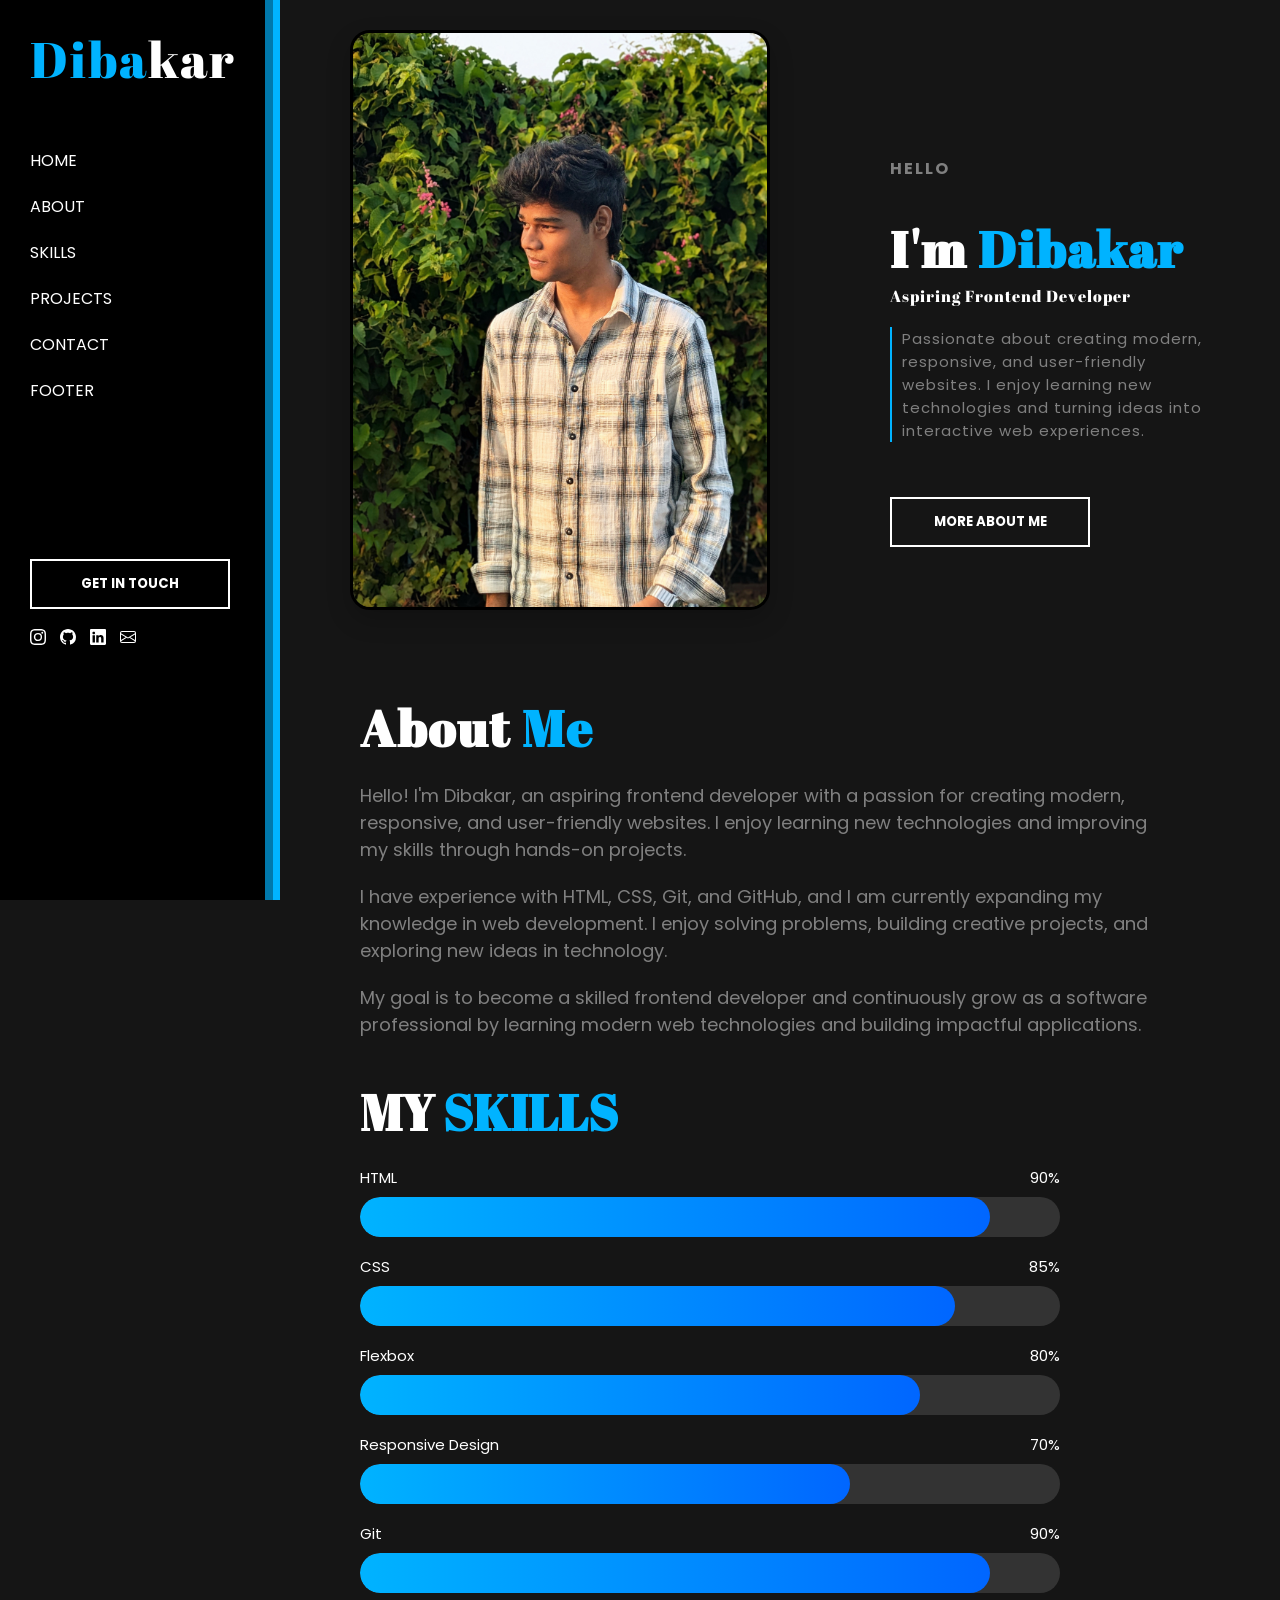
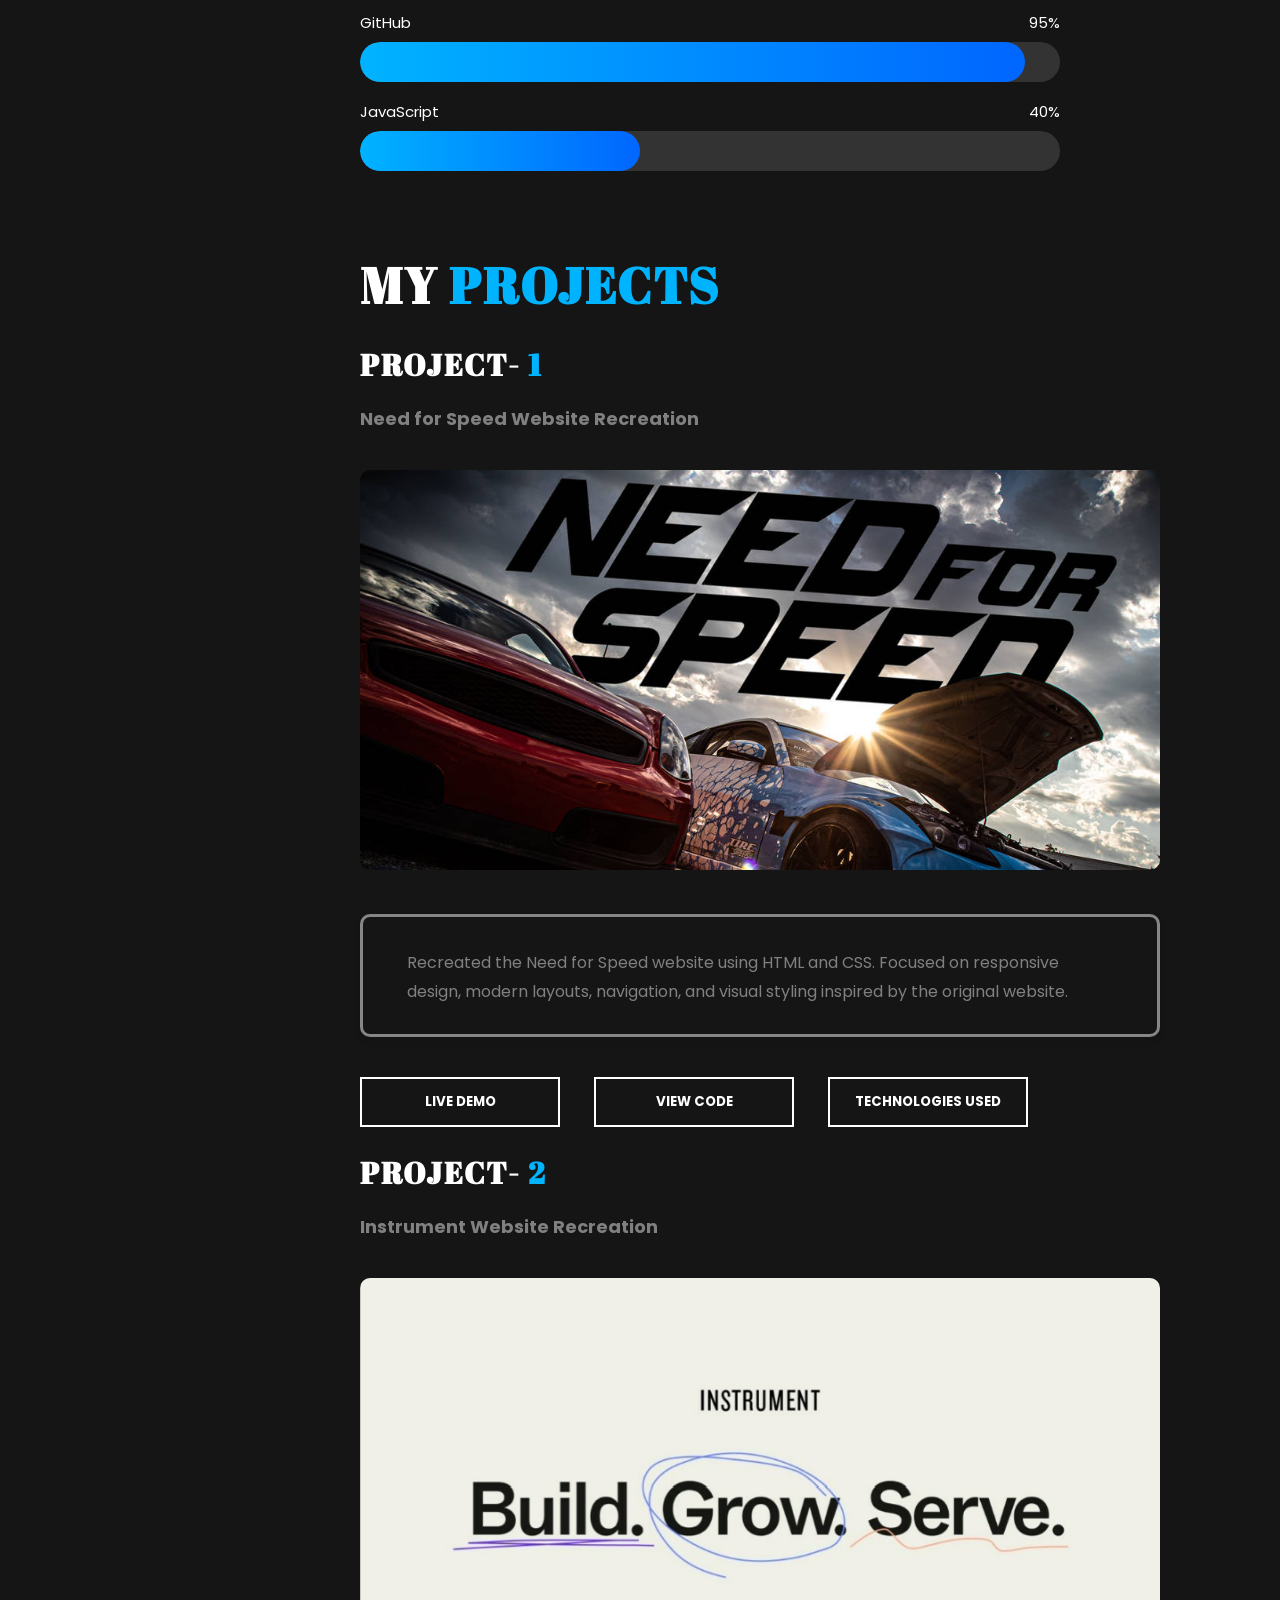
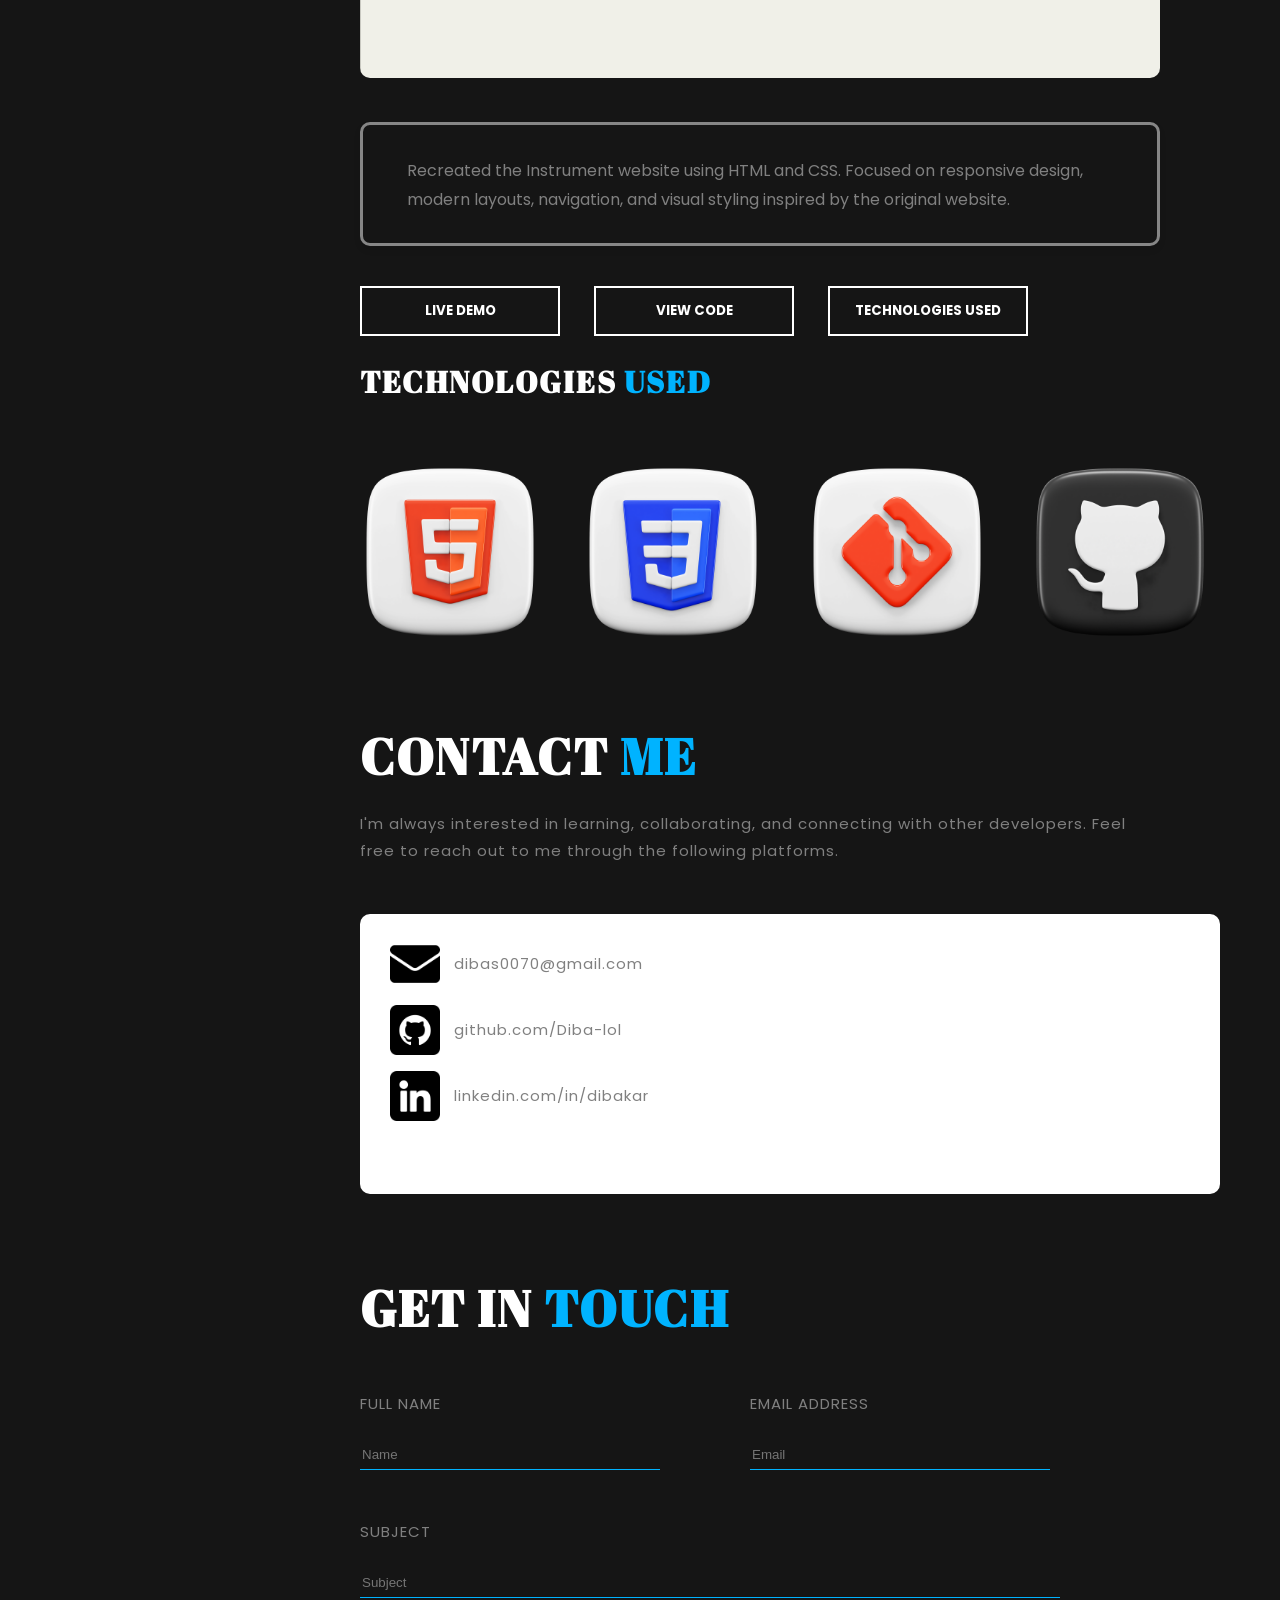
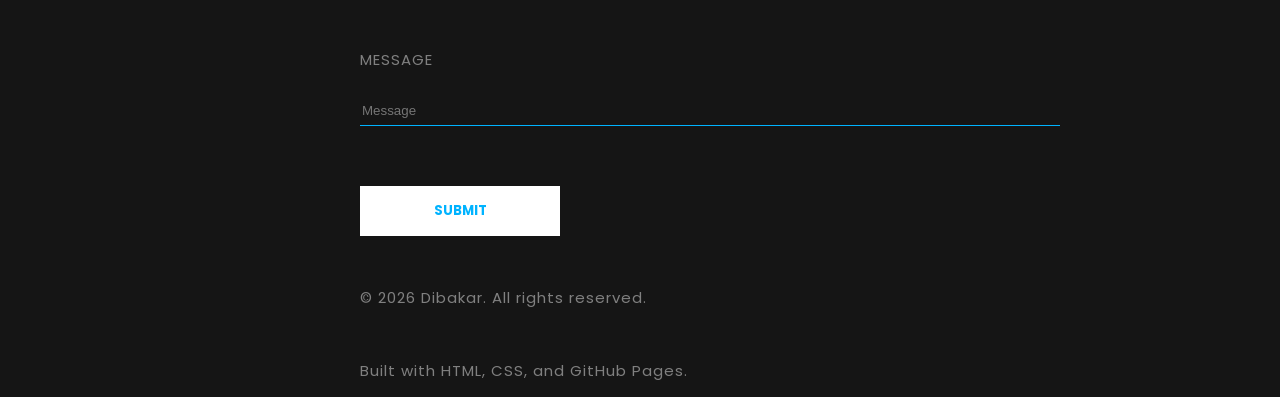
==== index.html @ 5b599e2e "Rename portfolio.html to index.html" ====
<!DOCTYPE html>
<html lang="en">
<head>
  <meta charset="UTF-8">
  <meta name="viewport" content="width=device-width, initial-scale=1.0">
  <title>Dibakar</title>
  <link rel="stylesheet" href="https://cdnjs.cloudflare.com/ajax/libs/font-awesome/4.7.0/css/font-awesome.min.css">
  <link rel="preconnect" href="https://fonts.googleapis.com">
  <link rel="preconnect" href="https://fonts.gstatic.com" crossorigin>
  <link href="https://fonts.googleapis.com/css2?family=Abril+Fatface&family=Google+Sans:ital,opsz,wght@0,17..18,400..700;1,17..18,400..700&family=Poppins&family=Prata&display=swap" rel="stylesheet">
  <link rel="stylesheet" href="header.css">
  <link rel="stylesheet" href="body.css">
  <link rel="stylesheet" href="final.css">
</head>
<body>
  <div class="side-bar">
    <div class="side-container1">
      <h1 class="title"><span style="color: rgb(0, 179, 255);">Diba</span>kar</h1>
    </div>
    <div class="side-container2">
      <a href="#home">
        <p class="side-contant" >HOME</p>
      </a>
      <a href="#about">
        <p class="side-contant">ABOUT</p>
      </a>
            <a href="#skills">
        <p class="side-contant">SKILLS</p>
      </a>
      <a href="#projects">
        <p class="side-contant">PROJECTS</p>
      </a>
      <a href="#contact">
        <p class="side-contant">CONTACT</p>
      </a>
      <a href="#footer">
        <p class="side-contant">FOOTER</p>
      </a>
    </div>
    <div class="side-container3">
    <div class="sidebar-button">
      <a href="#get in touch">
      <button class="button-1">GET IN TOUCH</button>
      </a>
    </div>
    <a>
    <svg xmlns="http://www.w3.org/2000/svg" width="16" height="16" fill="currentColor" class="bi bi-instagram" viewBox="0 0 16 16"><path d="M8 0C5.829 0 5.556.01 4.703.048 3.85.088 3.269.222 2.76.42a3.9 3.9 0 0 0-1.417.923A3.9 3.9 0 0 0 .42 2.76C.222 3.268.087 3.85.048 4.7.01 5.555 0 5.827 0 8.001c0 2.172.01 2.444.048 3.297.04.852.174 1.433.372 1.942.205.526.478.972.923 1.417.444.445.89.719 1.416.923.51.198 1.09.333 1.942.372C5.555 15.99 5.827 16 8 16s2.444-.01 3.298-.048c.851-.04 1.434-.174 1.943-.372a3.9 3.9 0 0 0 1.416-.923c.445-.445.718-.891.923-1.417.197-.509.332-1.09.372-1.942C15.99 10.445 16 10.173 16 8s-.01-2.445-.048-3.299c-.04-.851-.175-1.433-.372-1.941a3.9 3.9 0 0 0-.923-1.417A3.9 3.9 0 0 0 13.24.42c-.51-.198-1.092-.333-1.943-.372C10.443.01 10.172 0 7.998 0zm-.717 1.442h.718c2.136 0 2.389.007 3.232.046.78.035 1.204.166 1.486.275.373.145.64.319.92.599s.453.546.598.92c.11.281.24.705.275 1.485.039.843.047 1.096.047 3.231s-.008 2.389-.047 3.232c-.035.78-.166 1.203-.275 1.485a2.5 2.5 0 0 1-.599.919c-.28.28-.546.453-.92.598-.28.11-.704.24-1.485.276-.843.038-1.096.047-3.232.047s-2.39-.009-3.233-.047c-.78-.036-1.203-.166-1.485-.276a2.5 2.5 0 0 1-.92-.598 2.5 2.5 0 0 1-.6-.92c-.109-.281-.24-.705-.275-1.485-.038-.843-.046-1.096-.046-3.233s.008-2.388.046-3.231c.036-.78.166-1.204.276-1.486.145-.373.319-.64.599-.92s.546-.453.92-.598c.282-.11.705-.24 1.485-.276.738-.034 1.024-.044 2.515-.045zm4.988 1.328a.96.96 0 1 0 0 1.92.96.96 0 0 0 0-1.92m-4.27 1.122a4.109 4.109 0 1 0 0 8.217 4.109 4.109 0 0 0 0-8.217m0 1.441a2.667 2.667 0 1 1 0 5.334 2.667 2.667 0 0 1 0-5.334"/></svg>
    </a>
    <a href="https://github.com/Diba-lol" target="_blank">
    <svg xmlns="http://www.w3.org/2000/svg" width="16" height="16" fill="currentColor" class="bi bi-github" viewBox="0 0 16 16"><path d="M8 0C3.58 0 0 3.58 0 8c0 3.54 2.29 6.53 5.47 7.59.4.07.55-.17.55-.38 0-.19-.01-.82-.01-1.49-2.01.37-2.53-.49-2.69-.94-.09-.23-.48-.94-.82-1.13-.28-.15-.68-.52-.01-.53.63-.01 1.08.58 1.23.82.72 1.21 1.87.87 2.33.66.07-.52.28-.87.51-1.07-1.78-.2-3.64-.89-3.64-3.95 0-.87.31-1.59.82-2.15-.08-.2-.36-1.02.08-2.12 0 0 .67-.21 2.2.82.64-.18 1.32-.27 2-.27s1.36.09 2 .27c1.53-1.04 2.2-.82 2.2-.82.44 1.1.16 1.92.08 2.12.51.56.82 1.27.82 2.15 0 3.07-1.87 3.75-3.65 3.95.29.25.54.73.54 1.48 0 1.07-.01 1.93-.01 2.2 0 .21.15.46.55.38A8.01 8.01 0 0 0 16 8c0-4.42-3.58-8-8-8"/></svg>
    </a>
    <a href="https://www.linkedin.com/in/dibakar-s-00095a318/" target="_blank">
      <svg xmlns="http://www.w3.org/2000/svg" width="16" height="16" fill="currentColor" class="bi bi-linkedin" viewBox="0 0 16 16"><path d="M0 1.146C0 .513.526 0 1.175 0h13.65C15.474 0 16 .513 16 1.146v13.708c0 .633-.526 1.146-1.175 1.146H1.175C.526 16 0 15.487 0 14.854zm4.943 12.248V6.169H2.542v7.225zm-1.2-8.212c.837 0 1.358-.554 1.358-1.248-.015-.709-.52-1.248-1.342-1.248S2.4 3.226 2.4 3.934c0 .694.521 1.248 1.327 1.248zm4.908 8.212V9.359c0-.216.016-.432.08-.586.173-.431.568-.878 1.232-.878.869 0 1.216.662 1.216 1.634v3.865h2.401V9.25c0-2.22-1.184-3.252-2.764-3.252-1.274 0-1.845.7-2.165 1.193v.025h-.016l.016-.025V6.169h-2.4c.03.678 0 7.225 0 7.225z"/></svg>
    </a>
    <a>
      <svg xmlns="http://www.w3.org/2000/svg" width="16" height="16" fill="currentColor" class="bi bi-envelope" viewBox="0 0 16 16"><path d="M0 4a2 2 0 0 1 2-2h12a2 2 0 0 1 2 2v8a2 2 0 0 1-2 2H2a2 2 0 0 1-2-2zm2-1a1 1 0 0 0-1 1v.217l7 4.2 7-4.2V4a1 1 0 0 0-1-1zm13 2.383-4.708 2.825L15 11.105zm-.034 6.876-5.64-3.471L8 9.583l-1.326-.795-5.64 3.47A1 1 0 0 0 2 13h12a1 1 0 0 0 .966-.741M1 11.105l4.708-2.897L1 5.383z"/></svg>
    </a>
    </div>
    </div>
  </div>
  <div class="home-container" id="home">
    <div>
      <img class="img-1" src="image/PXL_20260115_115658343.PORTRAIT.jpg" >
    </div>
    <div class="hello">
      <p class="info">HELLO</p>
      <h1 class="name">I'm <span style="color: rgb(0, 179, 255);">Dibakar</span></h1>
      <p class="description">Aspiring Frontend Developer</p>
      <p class="description1">Passionate about creating modern, responsive, and user-friendly websites. I enjoy learning new technologies and turning ideas into interactive web experiences.</p>
      <a href="#about">
      <button class="btn">MORE ABOUT ME</button>
      </a>
    </div>
  </div>
  <div id="about">
    <h1 class="abt">About <span style="color: rgb(0, 179, 255);">Me</span></h1>
    <p class="aboutme">Hello! I'm Dibakar, an aspiring frontend developer with a passion for creating modern, responsive, and user-friendly websites. I enjoy learning new technologies and improving my skills through hands-on projects.</p>
    <p class="aboutme">I have experience with HTML, CSS, Git, and GitHub, and I am currently expanding my knowledge in web development. I enjoy solving problems, building creative projects, and exploring new ideas in technology.</p>
    <p class="aboutme">My goal is to become a skilled frontend developer and continuously grow as a software professional by learning modern web technologies and building impactful applications.</p>

    <div class="skills-section" id="skills">
      <h1 class="skills-title">MY <span style="color: rgb(0, 179, 255);">SKILLS</span></h1>
      <div class="skill-item">
        <div class="skill-label">
          <span>HTML</span>
          <span>90%</span>
        </div>
        <div class="progress-bar"><div class="progress-fill html"></div></div>
      </div>
      <div class="skill-item">
        <div class="skill-label">
          <span>CSS</span>
          <span>85%</span>
        </div>
        <div class="progress-bar"><div class="progress-fill css"></div></div>
      </div>
      <div class="skill-item">
        <div class="skill-label">
          <span>Flexbox</span>
          <span>80%</span>
        </div>
        <div class="progress-bar"><div class="progress-fill fb"></div></div>
      </div>
      <div class="skill-item">
        <div class="skill-label">
          <span>Responsive Design</span>
          <span>70%</span>
        </div>
        <div class="progress-bar"><div class="progress-fill rd"></div></div>
      </div>
      <div class="skill-item">
        <div class="skill-label">
          <span>Git</span>
          <span>90%</span>
        </div>
        <div class="progress-bar"><div class="progress-fill git"></div></div>
      </div>
      <div class="skill-item">
        <div class="skill-label">
          <span>GitHub</span>
          <span>95%</span>
        </div>
        <div class="progress-bar"><div class="progress-fill github"></div></div>
      </div>
      <div class="skill-item">
        <div class="skill-label">
          <span>JavaScript</span>
          <span>40%</span>
        </div>
        <div class="progress-bar"><div class="progress-fill js"></div></div>
      </div>
    </div>
  </div>
  <section id="projects">
    <h1 class="project">MY <span style="color: rgb(0, 179, 255);">PROJECTS</span></h1>
    <div class="project-1">
    <h2 class="pro">PROJECT- <span style="color: rgb(0, 179, 255);">1</span></h2>
    <h3 class="project-title">Need for Speed Website Recreation</h3>
    <img class="project-image" src="image/need_for_speed_drift_days_by_mwinklerphotos_dfga2l3-pre.jpg" alt="Project 1">
    <div class="project-box">
    <p class="project-description">Recreated the Need for Speed website using HTML and CSS. Focused on responsive design, modern layouts, navigation, and visual styling inspired by the original website.</p>
    </div>
    </div>

    <div>
      <a href="https://diba-lol.github.io/project-2/" target="_blank">
        <button class="project-button">LIVE DEMO</button>
      </a>
      <a href="https://github.com/Diba-lol/project-2.git" target="_blank">
        <button class="project-button">VIEW CODE</button>
      </a>
      <a href="#technologies">
        <button class="project-button">TECHNOLOGIES USED</button>
      </a>
    </div>
    <div class="project-1">
    <h2 class="pro">PROJECT- <span style="color: rgb(0, 179, 255);">2</span></h2>
    <h3 class="project-title">Instrument Website Recreation</h3>
    <img class="project-image" src="image/Screenshot-2023-02-09-133128.jpg" alt="Project 1">
    <div class="project-box">
    <p class="project-description">Recreated the Instrument website using HTML and CSS. Focused on responsive design, modern layouts, navigation, and visual styling inspired by the original website.</p>
    </div>
    </div>
    <div>
      <a href="https://diba-lol.github.io/project-1/" target="_blank">
        <button class="project-button">LIVE DEMO</button>
      </a>
      <a href="https://github.com/Diba-lol/project-1.git" target="_blank">
        <button class="project-button">VIEW CODE</button>
      </a>
      <a href="#technologies">
        <button class="project-button">TECHNOLOGIES USED</button>
      </a>
    </div>
    <h2 class="pro" id="technologies">TECHNOLOGIES <span style="color: rgb(0, 179, 255);">USED</span></h2>
    <div class="tech-images">
      <img class="tech-image" src="image/html.png" alt="HTML">
      <img class="tech-image" src="image/css.png" alt="CSS">
      <img class="tech-image" src="image/git.png" alt="Git">
      <img class="tech-image" src="image/github (1).png" alt="Github">
    </div>
  </section>
  <section id="contact">
    <div>
      <h1 class="contact">CONTACT <span style="color: rgb(0, 179, 255);">ME</span></h1>
      <p class="contact-description">I'm always interested in learning, collaborating, and connecting with other developers. Feel free to reach out to me through the following platforms.</p>
    </div>
    <div class="contact-container">
      <div class="contact-row">
        <img class="contact-image" src="image/email.png" alt="Email">
        <a href="mailto:dibas0070@gmail.com" class="contact-link">dibas0070@gmail.com</a>
      </div>
      <div class="contact-row">
        <img class="contact-image" src="image/github.png" alt="Github">
        <a href="https://github.com/Diba-lol" target="_blank" class="contact-link">github.com/Diba-lol</a>
      </div>
      <div class="contact-row">
        <img class="contact-image" src="image/linkedin (2).png" alt="LinkedIn">
        <a href="https://www.linkedin.com/in/dibakar-s-00095a318/" target="_blank" class="contact-link">linkedin.com/in/dibakar</a>
      </div>
    </div>
  </section>
  <h1 class="contact" id="get in touch">GET IN <span style="color: rgb(0, 179, 255);">TOUCH</span></h1>
  <div class="contact-form1">
  <div>
  <p class="contact-text">FULL NAME</p>
  <input type="text" class="input-field1" placeholder="Name">
  </div>
  <div class="contact-form-group">
  <p class="contact-text">EMAIL ADDRESS</p>
  <input type="email" class="input-field1" placeholder="Email">
  </div>
  </div>
  <div class="contact-form2">
  <p class="contact-text">SUBJECT</p>
  <input type="text" class="input-field2" placeholder="Subject">
  </div>
  <div class="contact-form3">
  <p class="contact-text">MESSAGE</p>
  <input type="text" class="input-field2" placeholder="Message">
  </div>
  <button class="submit-button">SUBMIT</button>
  <footer id="footer">
    <div class="footer-container">
      <p class="footer-text">© 2026 Dibakar. All rights reserved.</p>
      <p class="footer-text">Built with HTML, CSS, and GitHub Pages.</p>
      <div class="footer-icons">

  
  </body>
</html>
---- header.css ----
*{
  box-sizing: border-box;
}

body{
  background-color: rgb(21, 21, 21);
  min-height: 100vh;
  padding-left: 330px;
  margin: 0;
  overflow-x: hidden;
}

a{
  text-decoration: none;
  color: white;
}
.side-bar{
  display: inline-block;
  position: fixed;
  top: 0;
  left: 0;
  background-color: black;
  color: white;
  width: 280px;
  bottom: 0;
  border-right-style: groove;
  border-right-color: rgb(0, 179, 255);
  border-right-width: 15px;
  padding: 25px 20px 30px 30px;
  z-index: 10;
}

.title{
  font-family: "Abril Fatface", serif;
  font-style: normal;
  font-weight: 300;
  font-size: 50px;
  margin: 0%;
  letter-spacing: 2px;
}

.side-container2{
  font-family: "Poppins", sans-serif;
  font-weight: 400;
  font-style: normal;
  margin-top: 50px;
  width: 50px;

}

.side-contant{
  cursor: pointer;
  position: relative;
  display: inline-block;
  transition: color 0.3s ease;
  margin-right: 18px;
  margin-top: 5px;
}

.side-contant::after{
  content: "";
  position: absolute;
  left: 0;
  bottom: -2px;
  width: 0;
  height: 2px;
  background-color: rgb(0, 179, 255);
  transition: width 0.3s ease;
}

.side-contant:hover{
  color: rgb(0, 179, 255);
}

.side-contant:hover::after{
  width: 100%;
}

.side-container3{
  width: 200px;
  margin-top: 140px;
}

.button-1{
  background-color: black;
  color: white;
  border-style: solid;
  border-color: white;
  width: 200px;
  height: 50px;
  font-family: "Poppins", sans-serif;
  font-weight: bold;
  transition: background-color 0.5s, color 0.5s, transform 0.3s ease;
  cursor: pointer;
}

.button-1:hover{
  background-color: white;
  color: rgb(0, 179, 255);
  transform: translateY(-2px);
}

.button-1:active{
  opacity: 80%;
}


svg{
  margin-top: 20px;
  margin-right: 10px;
  cursor: pointer;
  
}
---- body.css ----
.img-1{
  margin-top: 30px;
  object-fit: cover;
  width: 420px;
  height: 580px;
  transition: transform 0.4s ease, box-shadow 0.4s ease;
  border-style: solid;
  border-radius: 20px;
  margin-left: 20px;
  box-shadow: 0 10px 25px rgba(0, 0, 0, 0.2);
}

.img-1:hover,
.img-1:active{
  transform: translateX(5px) scale(1.01);
  box-shadow: 0 8px 20px rgba(0, 0, 0, 0.25);
}

.home-container{
  display: flex;
  flex-direction: row;
  justify-content: space-between;

}

.hello{
  padding-top: 140px;
  padding-right: 50px;

}

.info{
  font-family: "Poppins", sans-serif;
  color: gray;
  font-weight: bold;
  letter-spacing: 2px;

}

.name{
  font-family: "Abril Fatface", serif;
  color: white;
  font-size: 50px;
  margin-bottom: 0px;
  letter-spacing: 2px;
}

.description{
   font-family: "Abril Fatface", serif;
   color: white;
   margin-top: 2px;
   letter-spacing: 1px;
}

.description1{
   font-family: "Poppins", sans-serif;
   color: gray;
   margin-top: 10px;
   letter-spacing: 1px;
   font-size: 15px;
   width: 340px;
   border-left: 2px solid rgb(0, 179, 255);
   padding-left: 10px;
   margin-top: 20px;
}

.btn{
  background-color: rgb(21, 21, 21);
  color: white;
  border-style: solid;
  border-color: white;
  width: 200px;
  height: 50px;
  font-family: "Poppins", sans-serif;
  font-weight: bold;
  transition: background-color 0.5s, color 0.5s, transform 0.3s ease;
  cursor: pointer;
  margin-top: 40px;
}

.btn:hover{
  background-color: white;
  color: rgb(0, 179, 255);
  transform: translateY(-2px);
}
.abt{
  font-family: "Abril Fatface", serif;
  color: white;
  font-size: 50px;
  margin-bottom: 0px;
  letter-spacing: 2px;
  margin-left: 30px;
  margin-top: 80px;
}
.aboutme{
  font-family: "Poppins", sans-serif;
  color: gray;
  font-size: 18px;
  margin-left: 30px;
  margin-top: 20px;
  width: 800px;
  line-height: 1.5;
}

.skills-section{
  margin: 40px 30px 0;
  width: 700px;
}

.skills-title{
  font-family: "Abril Fatface", serif;
  color: white;
  font-size: 50px;
  margin-bottom: 20px;
}

.skill-item{
  margin-bottom: 18px;
}

.skill-label{
  display: flex;
  justify-content: space-between;
  color: white;
  font-family: "Poppins", sans-serif;
  font-size: 15px;
  margin-bottom: 8px;
}

.progress-bar{
  width: 100%;
  height: 40px;
  background-color: #333;
  border-radius: 30px;
  overflow: hidden; 
}

 
.progress-fill{
  height: 100%;
  border-radius: 30px;
  transform: scaleX(0);
  transform-origin: left;
  animation: fillBar 1.2s ease forwards;
}

.html{ width: 90%; background: linear-gradient(90deg, rgb(0,179,255), rgb(0, 102, 255)); }
.css{ width: 85%; background: linear-gradient(90deg, rgb(0,179,255), rgb(0, 102, 255)); }
.fb{ width: 80%; background: linear-gradient(90deg, rgb(0,179,255), rgb(0, 102, 255)); }
.rd{ width: 70%; background: linear-gradient(90deg, rgb(0,179,255), rgb(0, 102, 255)); }
.git{ width: 90%; background: linear-gradient(90deg, rgb(0,179,255), rgb(0, 102, 255)); }
.github{ width: 95%; background: linear-gradient(90deg, rgb(0,179,255), rgb(0, 102, 255)); }
.js{ width: 40%; background: linear-gradient(90deg, rgb(0,179,255), rgb(0, 102, 255)); }

@keyframes fillBar {
  from { transform: scaleX(0); }
  to { transform: scaleX(1); }
}

.project{
  font-family: "Abril Fatface", serif;
  color: white;
  font-size: 50px;
  margin-bottom: 0px;
  letter-spacing: 2px;
  margin-left: 30px;
  margin-top: 80px;
}

.pro{
  font-family: "Abril Fatface", serif;
  color: white;
  font-size: 30px;
  margin-bottom: 0px;
  letter-spacing: 2px;
  margin-left: 30px;
}

.project-title{
  font-family: "Poppins", sans-serif;
  color: gray;
  font-size: 18px;
  margin-left: 30px;
  margin-top: 20px;
  width: 800px;
  line-height: 1.5;
}

.project-image{
  width: 800px;
  height: 400px;
  object-fit: cover;
  object-position: top;
  margin-left: 30px;
  margin-top: 20px;
  border-radius: 10px;
  transition: transform 0.3s ease, box-shadow 0.3s ease;

}

.project-image:hover,
.project-image:active{
  transform: translateY(-5px) scale(1.02);
  box-shadow: 0 8px 20px rgba(0, 0, 0, 0.25);
}

.project-description{
  font-family: "Poppins", sans-serif;
  color: gray;
  font-size: 16px;
  width: min(750px, calc(100% - 60px));
  line-height: 1.8;
  padding: 12px 14px;
  margin-left: 30px;
  margin-top: 20px;
  box-sizing: border-box;
}

.project-box{
  background-color: rgb(21, 21, 21);
  border-style: solid;
  border-color: rgb(134, 134, 134);
  width: min(800px, calc(100% - 60px));
  margin-left: 30px;
  min-height: 90px;
  margin-top: 40px;
  border-radius: 10px;
  box-shadow: 0 4px 6px rgba(0, 0, 0, 0.1);
  transition: transform 0.3s ease, box-shadow 0.3s ease; 
}

.project-box:hover,
.project-box:active{  
  transform: translateY(-5px) scale(1.02);
  box-shadow: 0 8px 20px rgba(0, 0, 0, 0.25);
}

.project-button{
  background-color: rgb(21, 21, 21);
  color: white;
  border-style: solid;
  border-color: white;
  width: 200px;
  height: 50px;
  font-family: "Poppins", sans-serif;
  font-weight: bold;
  transition: background-color 0.5s, color 0.5s, transform 0.3s ease;
  cursor: pointer;
  margin-left: 30px;
  margin-top: 40px;
}

.project-button:hover{
  background-color: white;
  color: rgb(0, 179, 255);
  transform: translateY(-2px);
}

.tech-images{
  display: flex;
  flex-direction: row;
  justify-content: space-between;
  margin-left: 30px;
  margin-top: 60px;
  margin-right: 70px;
}

.tech-image{
  width: 180px;
  object-fit: contain;
  transition: transform 0.3s ease, box-shadow 0.3s ease;  
}

.tech-image:hover,
.tech-image:active{ 
  transform: translateY(-5px) scale(1.02);
}

@media (max-width: 1100px){
  .home-container{
    flex-direction: column;
    align-items: flex-start;
    padding-right: 20px;
  }

  .hello{
    padding-top: 40px;
    padding-right: 0;
  }

  .img-1{
    margin-left: 0;
    width: min(90vw, 420px);
    height: auto;
  }

  .aboutme,
  .skills-section,
  .project-title,
  .project-description,
  .project-box,
  .project-image,
  .contact-description{
    width: min(90vw, 800px);
    margin-left: 30px;
    box-sizing: border-box;
  }

  .project-image{
    height: auto;
  }

  .project-button{
    display: inline-block;
    margin: 20px 15px 0 30px;
  }

  .tech-images{
    flex-wrap: wrap;
    gap: 20px;
    margin-right: 30px;
  }

  .tech-image{
    width: 120px;
  }
}

@media (max-width: 768px){
  .home-container{
    padding: 20px;
  }

  .img-1{
    width: 100%;
    max-width: 320px;
    height: auto;
    margin-top: 20px;
  }

  .name{
    font-size: 40px;
  }

  .description1{
    width: 100%;
    max-width: 340px;
  }

  .abt,
  .skills-title,
  .project,
  .contact{
    font-size: 36px;
    margin-left: 20px;
  }

  .aboutme,
  .skills-section,
  .project-title,
  .project-description,
  .project-box,
  .contact-description{
    width: calc(100% - 40px);
    margin-left: 20px;
  }

  .project-image{
    width: calc(100% - 40px);
    margin-left: 20px;
    height: auto;
  }

  .project-button{
    width: calc(100% - 40px);
    margin: 15px 20px 0;
  }

  .project-description{
    width: calc(100% - 40px);
    margin-left: 20px;
    padding: 12px;
  }

  .project-box{
    width: calc(100% - 40px);
    margin-left: 20px;
  }

  .tech-images{
    margin-left: 20px;
    margin-right: 20px;
    justify-content: center;
  }

  .tech-image{
    width: 100px;
  }
}

@media (max-width: 480px){
  body{
    padding-left: 0;
  }

  .home-container{
    padding: 16px;
  }

  .hello{
    padding-top: 20px;
  }

  .name{
    font-size: 32px;
  }

  .description,
  .description1,
  .aboutme,
  .project-description,
  .contact-description{
    font-size: 14px;
    line-height: 1.7;
  }

  .btn,
  .project-button,
  .submit-button{
    width: 100%;
    margin-left: 0;
  }

  .project-button{
    margin-top: 12px;
  }

  .skills-section,
  .project-box,
  .project-image,
  .aboutme,
  .contact-description{
    width: 100%;
    margin-left: 0;
  }
}
---- final.css ----
.contact{
  font-family: "Abril Fatface", serif;
  color: white;
  font-size: 50px;
  margin-bottom: 0px;
  letter-spacing: 2px;
  margin-left: 30px;
  margin-top: 80px;
}

.contact-description{
  font-family: "Poppins", sans-serif;
  color: gray;
  letter-spacing: 1px;
  font-size: 15px;
  width: min(800px, calc(100% - 60px));
  margin-top: 20px;
  margin-left: 30px;
  line-height: 1.8;
}

.contact-image{
  width: 50px;
  height: 50px;
  margin: 0;
}


.contact-container:hover{
  box-shadow: 0px 0px 10px rgb(0, 179, 255);
  transition: box-shadow 0.3s ease;
}

.contact-container{
  display: flex;
  flex-direction: column;
  gap: 16px;
  margin-top: 50px;
  background-color: white;
  min-height: 280px;
  margin-left: 30px;
  margin-right: 60px;
  border-radius: 10px;
  transition: box-shadow 0.3s ease;
  padding: 25px 30px;
}

.contact-row{
  display: flex;
  align-items: center;
  gap: 14px;
  min-height: 46px;
}

.contact-link{
  font-family: "Poppins", sans-serif;
  color: gray;
  letter-spacing: 1px;
  font-size: 15px;
  text-decoration: none;
}

.contact-link:hover{
  color: rgb(0, 179, 255);
}

.contact-form1{
  display: flex;
  flex-direction: row;
  margin-top: 40px;
}

.contact-text{
  font-family: "Poppins", sans-serif;
  color: gray;
  letter-spacing: 1px;
  font-size: 15px;
  margin-top: 10px;
  margin-left: 30px;
}

.input-field1{
  width: 300px;
  height: 30px;
  margin-top: 10px;
  margin-left: 30px;
  border: none;
  background-color: rgb(21, 21, 21);
  color: white;
  border-bottom: 1px solid rgb(0, 179, 255);
}

.input-field1:focus{
  outline: none;
  border-bottom: 1px solid rgb(0, 179, 255);
}

.contact-form-group{
  margin-left: 60px;
}

.contact-form2{
  margin-top: 50px;
}

.input-field2{
  width: 700px;
  height: 30px;
  margin-top: 10px;
  margin-left: 30px;
  border: none;
  background-color: rgb(21, 21, 21);
  color: white;
  border-bottom: 1px solid rgb(0, 179, 255);
}

.input-field2:focus{
  outline: none;
  border-bottom: 1px solid rgb(0, 179, 255);
}

.contact-form3{
  margin-top: 50px;
}

.submit-button{
  width: 200px;
  height: 50px;
  margin-top: 60px;
  margin-left: 30px;
  background-color: white;
  color: rgb(0, 179, 255);
  font-family: "Poppins", sans-serif;
  font-weight: bold;
  border: none;
  cursor: pointer;
}

.submit-button:hover{
  background-color: rgb(0, 179, 255);
  color: white;
  transition: background-color 0.3s ease, color 0.3s ease;

}

.submit-button:active{
  opacity: 80%;
}

.footer-text{
  font-family: "Poppins", sans-serif;
  color: gray;
  letter-spacing: 1px;
  font-size: 15px;
  margin-top: 50px;
  margin-left: 30px;
}

@media (max-width: 1100px){
  .contact-container{
    height: auto;
    margin-left: 30px;
    margin-right: 30px;
    padding: 20px;
  }

  .contact-form1{
    flex-direction: column;
    gap: 20px;
  }

  .contact-form-group{
    margin-left: 30px;
  }

  .input-field1,
  .input-field2{
    width: min(100%, 700px);
  }
}

@media (max-width: 768px){
  .contact-container{
    margin-left: 20px;
    margin-right: 20px;
    padding: 18px;
  }

  .contact-container{
    padding: 18px;
  }

  .contact-row{
    gap: 10px;
  }

  .contact-description{
    width: calc(100% - 40px);
    margin-left: 20px;
  }

  .contact-form1,
  .contact-form2,
  .contact-form3{
    margin-left: 0;
  }

  .contact-form-group{
    margin-left: 0;
  }

  .input-field1,
  .input-field2{
    width: calc(100% - 40px);
    margin-left: 20px;
  }

  .submit-button{
    width: calc(100% - 40px);
    margin-left: 20px;
  }
}
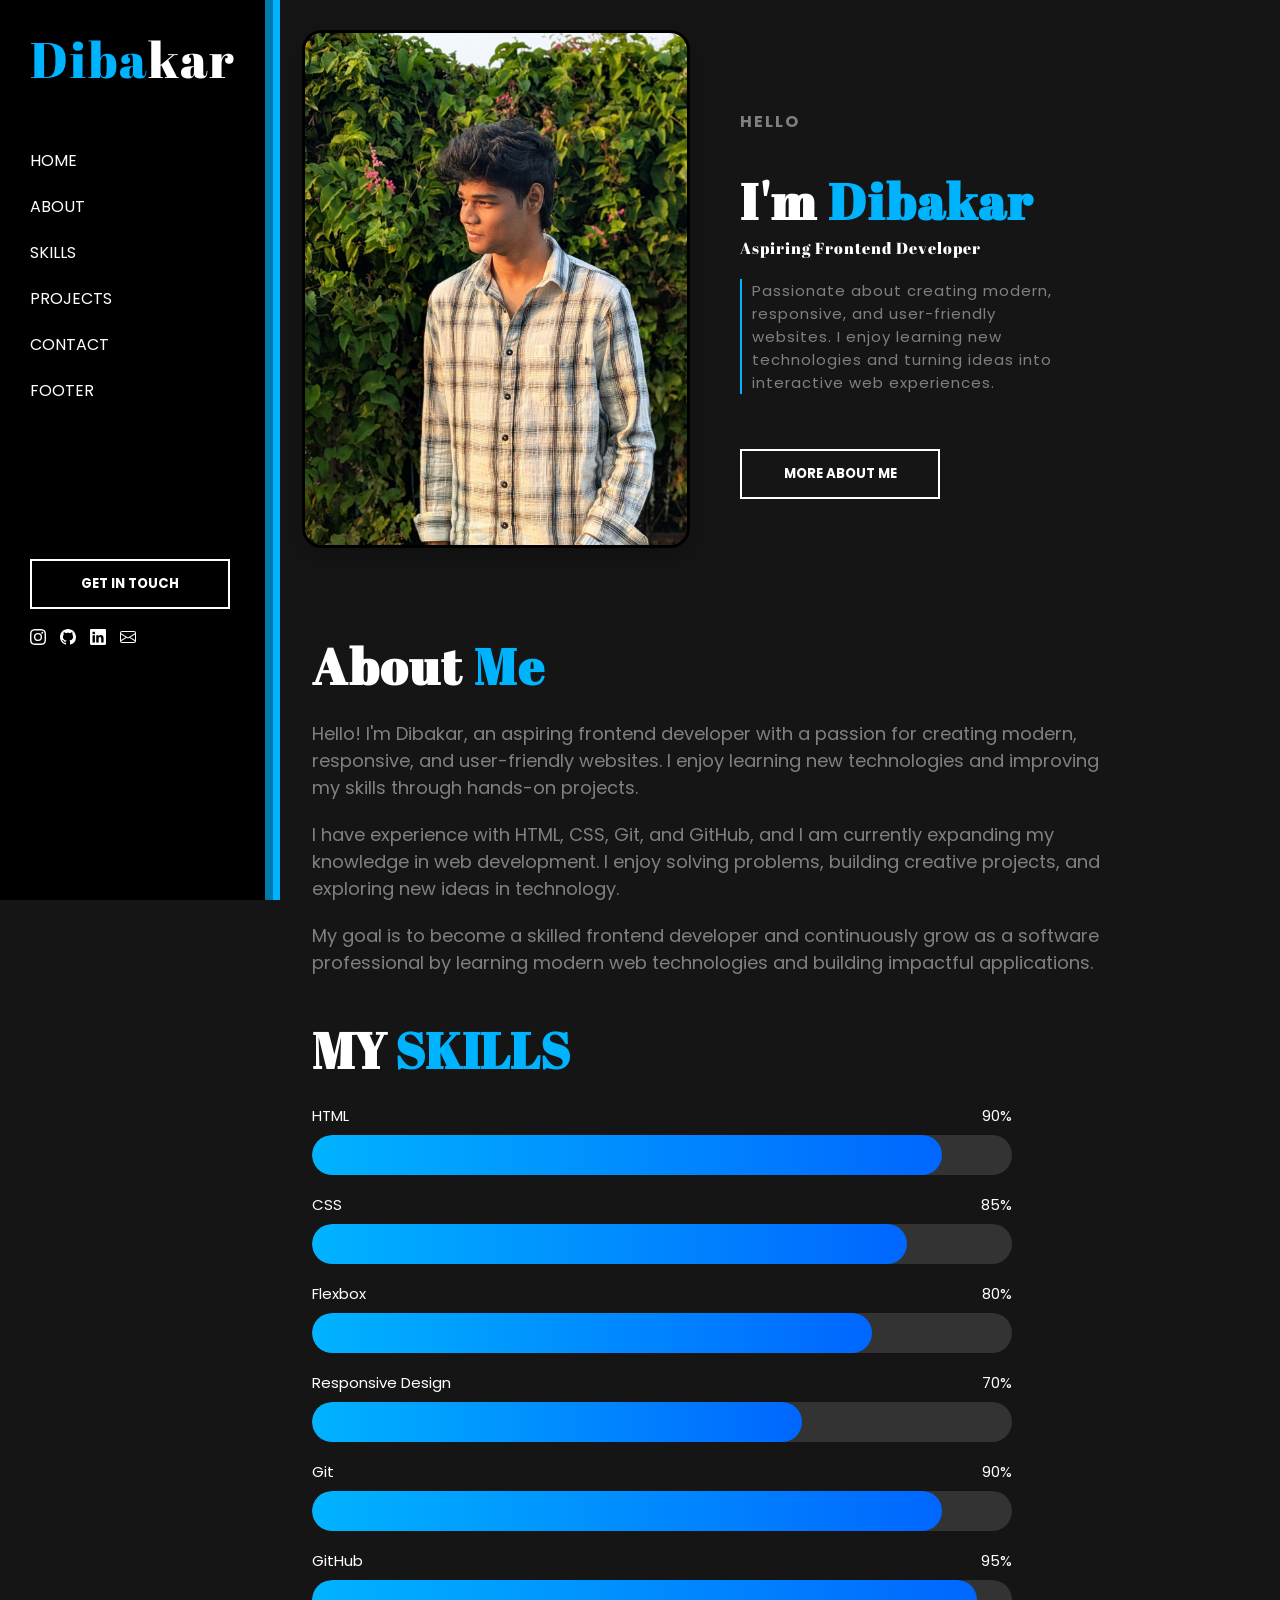
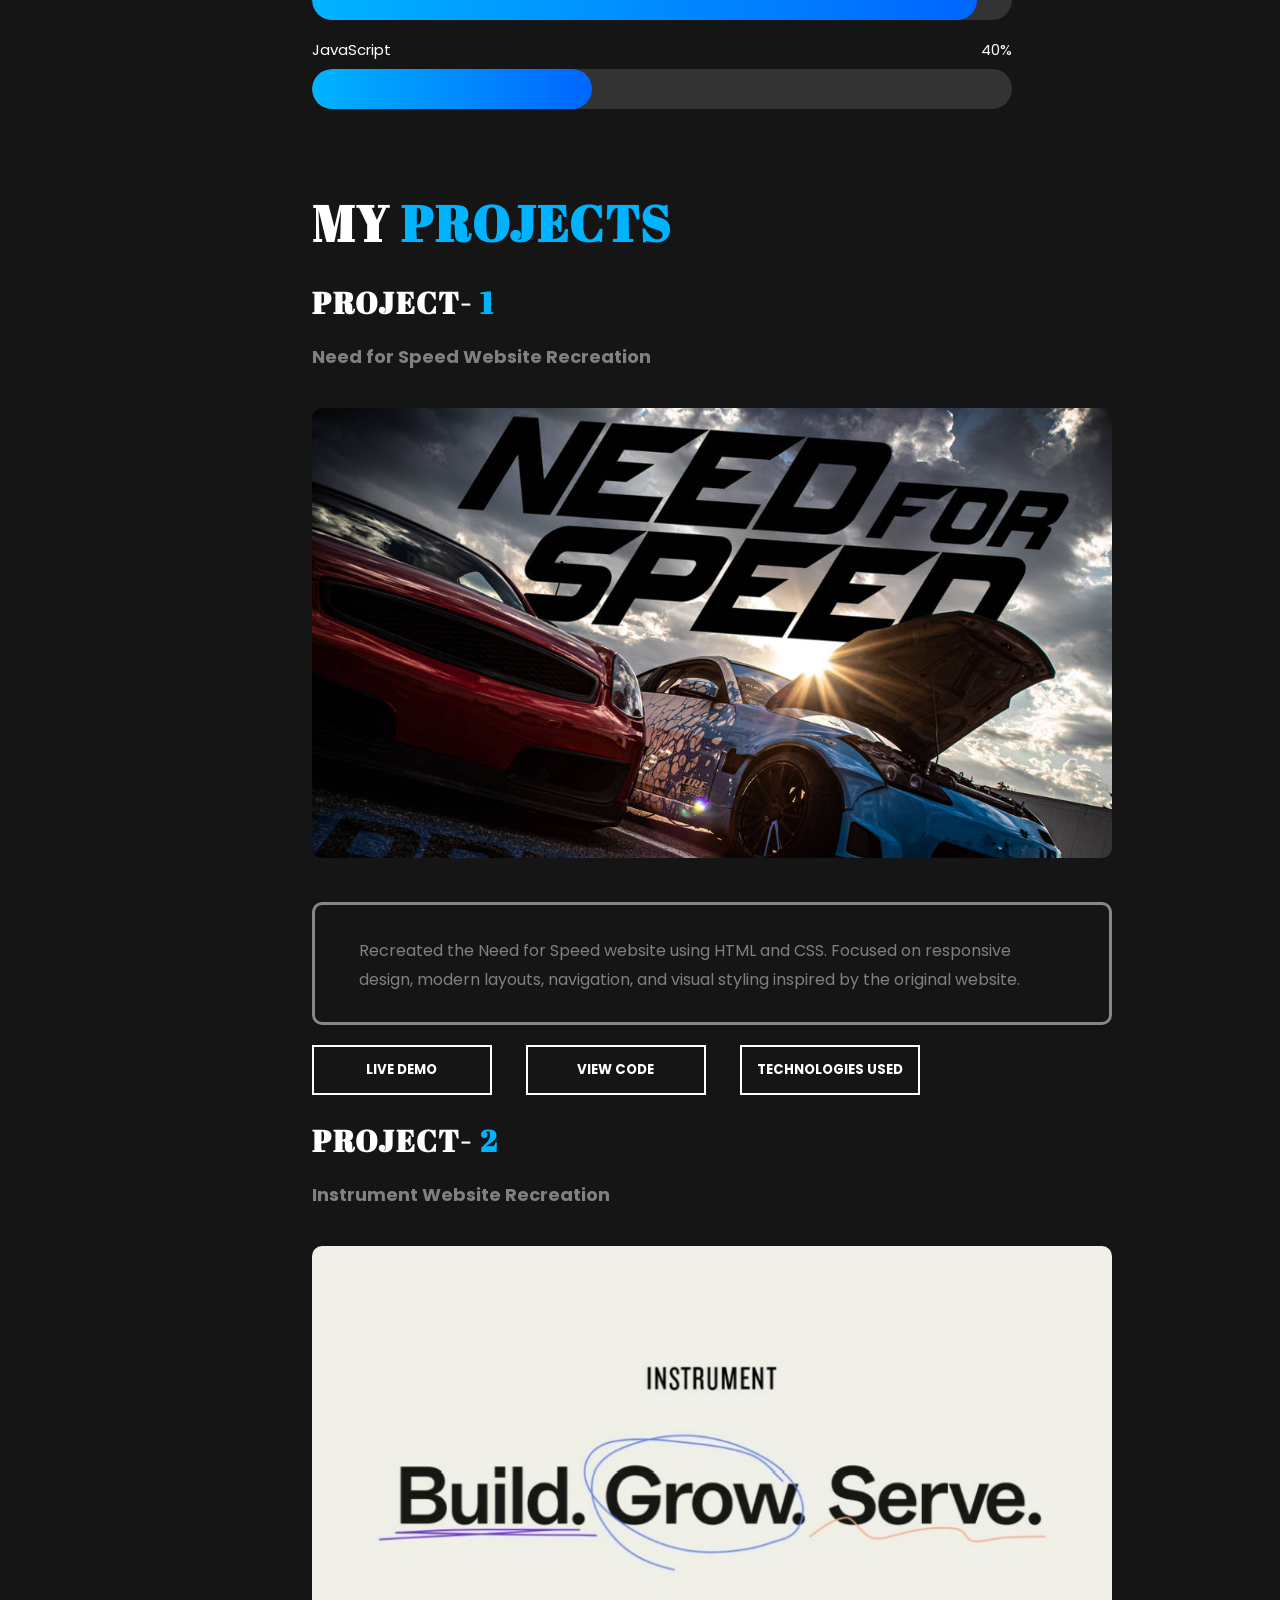
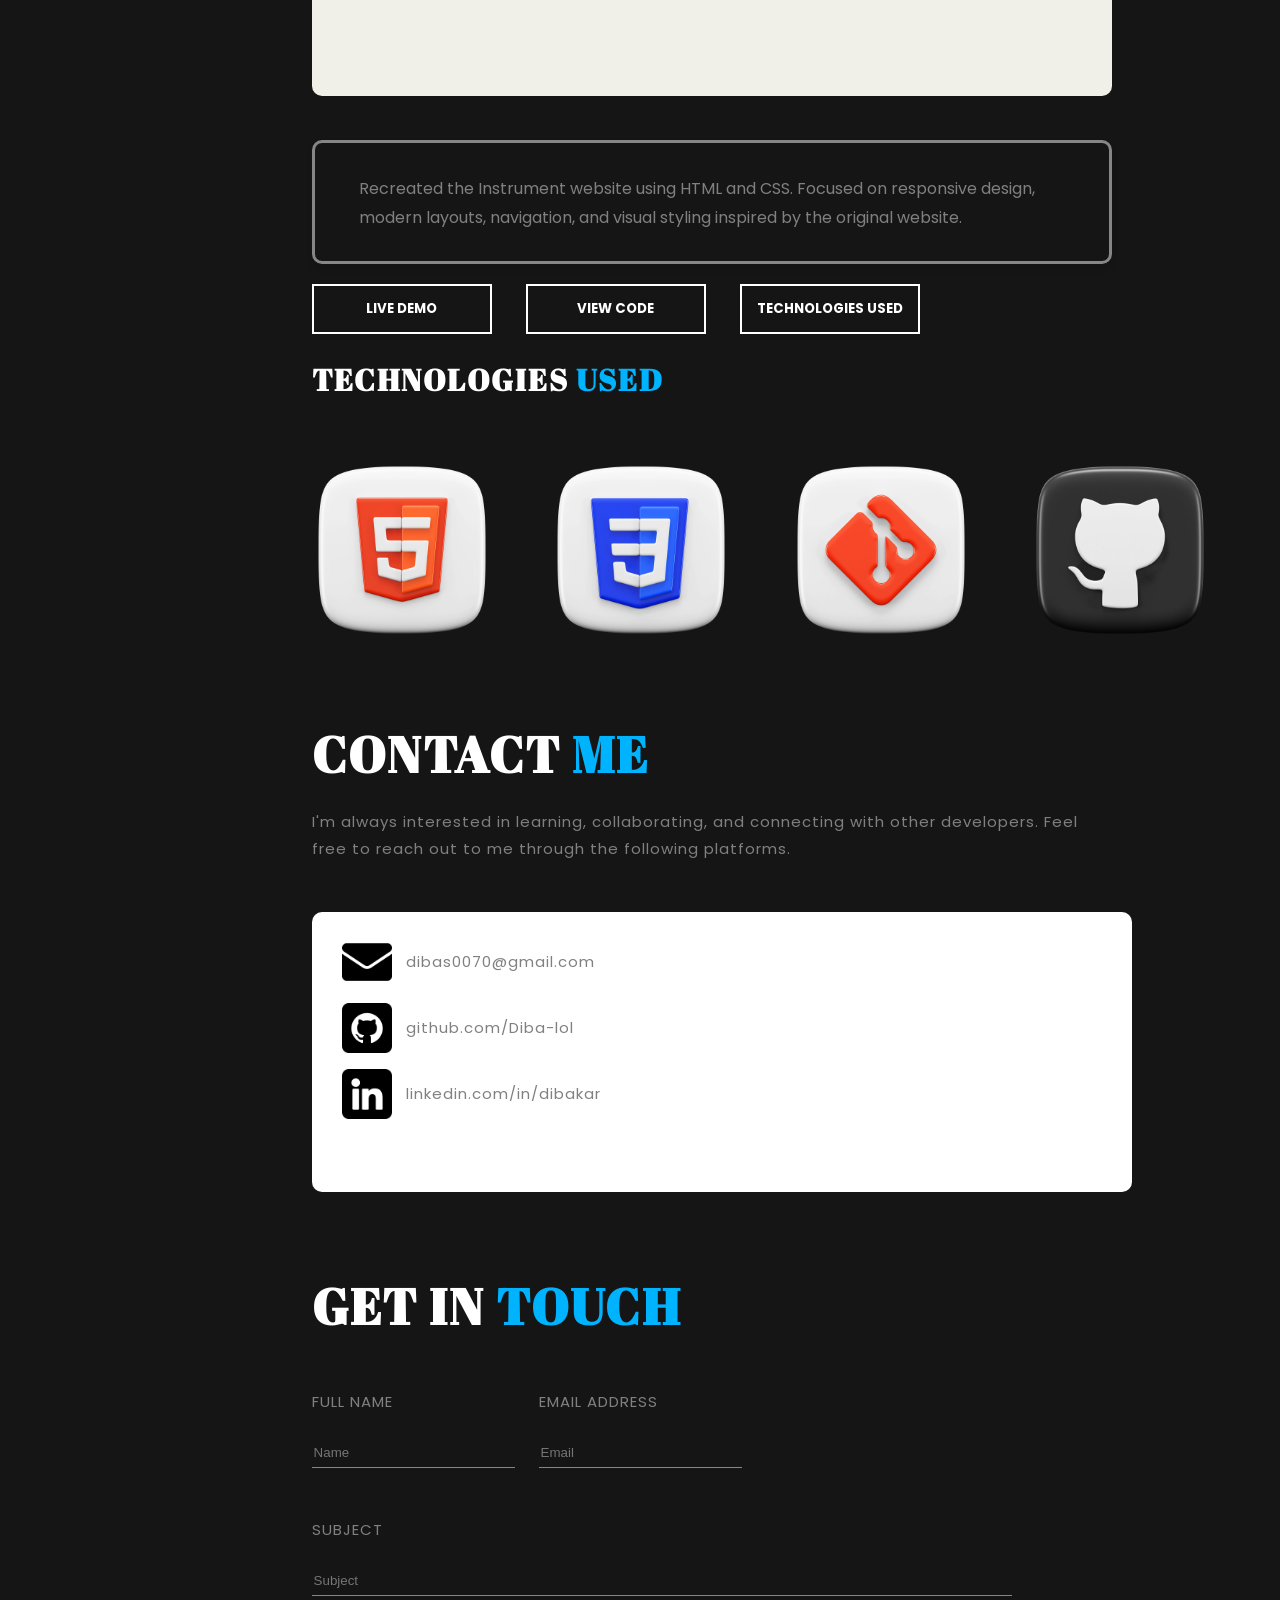
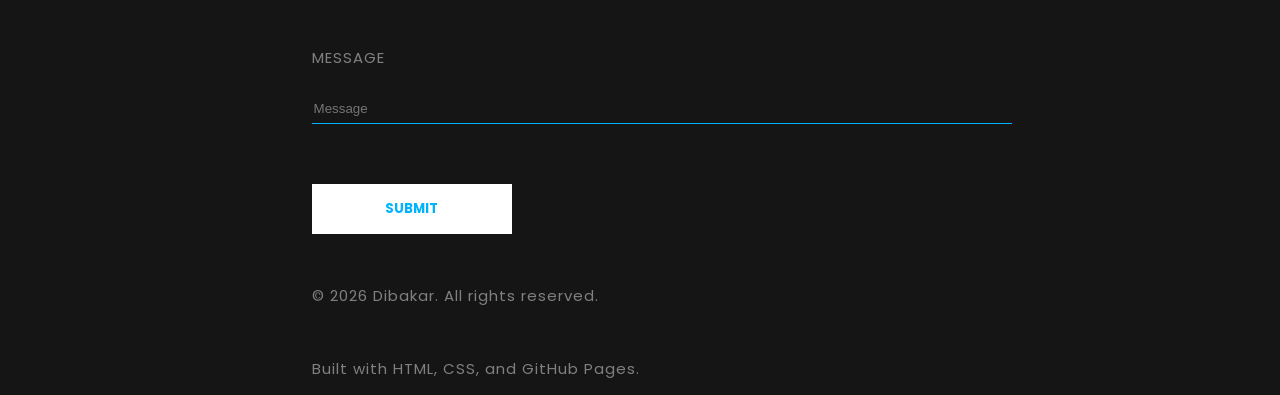
==== commit 8dbe688c: "Modified My Portfolio" ====
--- a/index.html
+++ b/index.html
@@ -13,8 +13,9 @@
   <link rel="stylesheet" href="final.css">
 </head>
 <body>
-  <div class="side-bar">
+  <div class="side-bar" id="sideBar">
     <div class="side-container1">
+      <button class="menu-toggle" onclick="toggleMenu()" aria-label="Toggle navigation">☰</button>
       <h1 class="title"><span style="color: rgb(0, 179, 255);">Diba</span>kar</h1>
     </div>
     <div class="side-container2">
@@ -72,6 +73,13 @@
       </a>
     </div>
   </div>
+  <script>
+    function toggleMenu() {
+      const sidebar = document.getElementById('sideBar');
+      sidebar.classList.toggle('open');
+    }
+  </script>
+
   <div id="about">
     <h1 class="abt">About <span style="color: rgb(0, 179, 255);">Me</span></h1>
     <p class="aboutme">Hello! I'm Dibakar, an aspiring frontend developer with a passion for creating modern, responsive, and user-friendly websites. I enjoy learning new technologies and improving my skills through hands-on projects.</p>
--- a/header.css
+++ b/header.css
@@ -5,7 +5,7 @@
 body{
   background-color: rgb(21, 21, 21);
   min-height: 100vh;
-  padding-left: 330px;
+  padding-left: clamp(250px, 22vw, 330px);
   margin: 0;
   overflow-x: hidden;
 }
@@ -21,13 +21,31 @@
   left: 0;
   background-color: black;
   color: white;
-  width: 280px;
+  width: clamp(240px, 22vw, 280px);
   bottom: 0;
   border-right-style: groove;
   border-right-color: rgb(0, 179, 255);
   border-right-width: 15px;
   padding: 25px 20px 30px 30px;
   z-index: 10;
+}
+
+.menu-toggle{
+  display: none;
+  background: transparent;
+  border: none;
+  color: white;
+  font-size: 28px;
+  cursor: pointer;
+  padding: 0;
+  margin-bottom: 10px;
+}
+
+.side-container1{
+  display: flex;
+  align-items: center;
+  justify-content: space-between;
+  gap: 12px;
 }
 
 .title{
@@ -45,7 +63,7 @@
   font-style: normal;
   margin-top: 50px;
   width: 50px;
-
+  max-width: 180px;
 }
 
 .side-contant{
@@ -110,4 +128,105 @@
   margin-right: 10px;
   cursor: pointer;
   
+}
+
+@media (max-width: 1100px){
+  body{
+    padding-left: 0;
+  }
+
+  .menu-toggle{
+    display: inline-flex !important;
+    align-items: center;
+    justify-content: center;
+    width: 42px;
+    height: 42px;
+    border-radius: 6px;
+    border: 1px solid rgb(0, 179, 255);
+    background-color: rgba(0, 179, 255, 0.1);
+    color: white;
+    font-size: 24px;
+    line-height: 1;
+  }
+
+  .side-bar{
+    position: static;
+    width: 100%;
+    border-right: none;
+    border-bottom: 15px solid rgb(0, 179, 255);
+    padding: 25px 20px 20px;
+  }
+
+  .side-container2{
+    width: auto;
+    display: flex;
+    flex-wrap: wrap;
+    gap: 8px 16px;
+    margin-top: 20px;
+  }
+
+  .side-container3{
+    width: auto;
+    margin-top: 30px;
+  }
+}
+
+@media (max-width: 768px){
+  .side-container1{
+    justify-content: space-between;
+  }
+
+  .title{
+    font-size: 42px;
+  }
+
+  .side-bar{
+    width: 100%;
+    height: auto;
+    min-height: 70px;
+    border-right: none;
+    border-bottom: 10px solid rgb(0, 179, 255);
+    padding: 16px 20px;
+  }
+
+  .side-container2,
+  .side-container3{
+    display: none;
+  }
+
+  .side-bar.open .side-container2,
+  .side-bar.open .side-container3{
+    display: block;
+  }
+
+  .side-container2{
+    flex-direction: column;
+    align-items: flex-start;
+    gap: 6px;
+  }
+
+  .side-contant{
+    margin-right: 0;
+    margin-top: 0;
+  }
+
+  .button-1{
+    width: 100%;
+    max-width: 220px;
+  }
+}
+
+@media (max-width: 480px){
+  .side-bar{
+    padding: 16px;
+  }
+
+  .title{
+    font-size: 36px;
+  }
+
+  .button-1{
+    max-width: 100%;
+    height: 46px;
+  }
 } 
--- a/body.css
+++ b/body.css
@@ -1,8 +1,10 @@
 .img-1{
   margin-top: 30px;
   object-fit: cover;
-  width: 420px;
-  height: 580px;
+  width: min(100%, 420px);
+  max-width: 420px;
+  aspect-ratio: 3 / 4;
+  height: auto;
   transition: transform 0.4s ease, box-shadow 0.4s ease;
   border-style: solid;
   border-radius: 20px;
@@ -20,13 +22,17 @@
   display: flex;
   flex-direction: row;
   justify-content: space-between;
-
+  align-items: center;
+  gap: 40px;
+  padding-right: 20px;
 }
 
 .hello{
-  padding-top: 140px;
-  padding-right: 50px;
-
+  padding-top: 40px;
+  padding-right: 0%;
+  max-width: 520px;
+  width: 100%;
+  margin-left: 30px;
 }
 
 .info{
@@ -98,13 +104,15 @@
   font-size: 18px;
   margin-left: 30px;
   margin-top: 20px;
-  width: 800px;
+  width: min(100%, 800px);
+  max-width: 800px;
   line-height: 1.5;
 }
 
 .skills-section{
   margin: 40px 30px 0;
-  width: 700px;
+  width: min(100%, 700px);
+  max-width: 700px;
 }
 
 .skills-title{
@@ -182,13 +190,16 @@
   font-size: 18px;
   margin-left: 30px;
   margin-top: 20px;
-  width: 800px;
+  width: min(100%, 800px);
+  max-width: 800px;
   line-height: 1.5;
 }
 
 .project-image{
-  width: 800px;
-  height: 400px;
+  width: min(100%, 800px);
+  max-width: 800px;
+  height: auto;
+  aspect-ratio: 16 / 9;
   object-fit: cover;
   object-position: top;
   margin-left: 30px;
@@ -240,14 +251,14 @@
   color: white;
   border-style: solid;
   border-color: white;
-  width: 200px;
+  width: min(180px, calc(100% - 60px));
   height: 50px;
   font-family: "Poppins", sans-serif;
   font-weight: bold;
   transition: background-color 0.5s, color 0.5s, transform 0.3s ease;
   cursor: pointer;
   margin-left: 30px;
-  margin-top: 40px;
+  margin-top: 20px;
 }
 
 .project-button:hover{
@@ -260,13 +271,16 @@
   display: flex;
   flex-direction: row;
   justify-content: space-between;
+  flex-wrap: wrap;
+  gap: 20px;
   margin-left: 30px;
   margin-top: 60px;
   margin-right: 70px;
 }
 
 .tech-image{
-  width: 180px;
+  width: min(180px, calc(25% - 15px));
+  min-width: 100px;
   object-fit: contain;
   transition: transform 0.3s ease, box-shadow 0.3s ease;  
 }
@@ -274,6 +288,16 @@
 .tech-image:hover,
 .tech-image:active{ 
   transform: translateY(-5px) scale(1.02);
+}
+
+.reveal-visible{
+  opacity: 1 !important;
+  transform: translateY(0) !important;
+}
+
+.reveal-visible{
+  opacity: 1 !important;
+  transform: translateY(0) !important;
 }
 
 @media (max-width: 1100px){
@@ -306,6 +330,10 @@
     box-sizing: border-box;
   }
 
+  .tech-image{
+    width: 120px;
+  }
+
   .project-image{
     height: auto;
   }
@@ -319,10 +347,6 @@
     flex-wrap: wrap;
     gap: 20px;
     margin-right: 30px;
-  }
-
-  .tech-image{
-    width: 120px;
   }
 }
 
--- a/final.css
+++ b/final.css
@@ -43,6 +43,8 @@
   border-radius: 10px;
   transition: box-shadow 0.3s ease;
   padding: 25px 30px;
+  max-width: 820px;
+  box-sizing: border-box;
 }
 
 .contact-row{
@@ -67,6 +69,8 @@
 .contact-form1{
   display: flex;
   flex-direction: row;
+  flex-wrap: wrap;
+  gap: 24px;
   margin-top: 40px;
 }
 
@@ -80,7 +84,7 @@
 }
 
 .input-field1{
-  width: 300px;
+  width: min(100%, 300px);
   height: 30px;
   margin-top: 10px;
   margin-left: 30px;
@@ -96,7 +100,7 @@
 }
 
 .contact-form-group{
-  margin-left: 60px;
+  margin-left: 0;
 }
 
 .contact-form2{
@@ -104,7 +108,7 @@
 }
 
 .input-field2{
-  width: 700px;
+  width: min(100%, 700px);
   height: 30px;
   margin-top: 10px;
   margin-left: 30px;
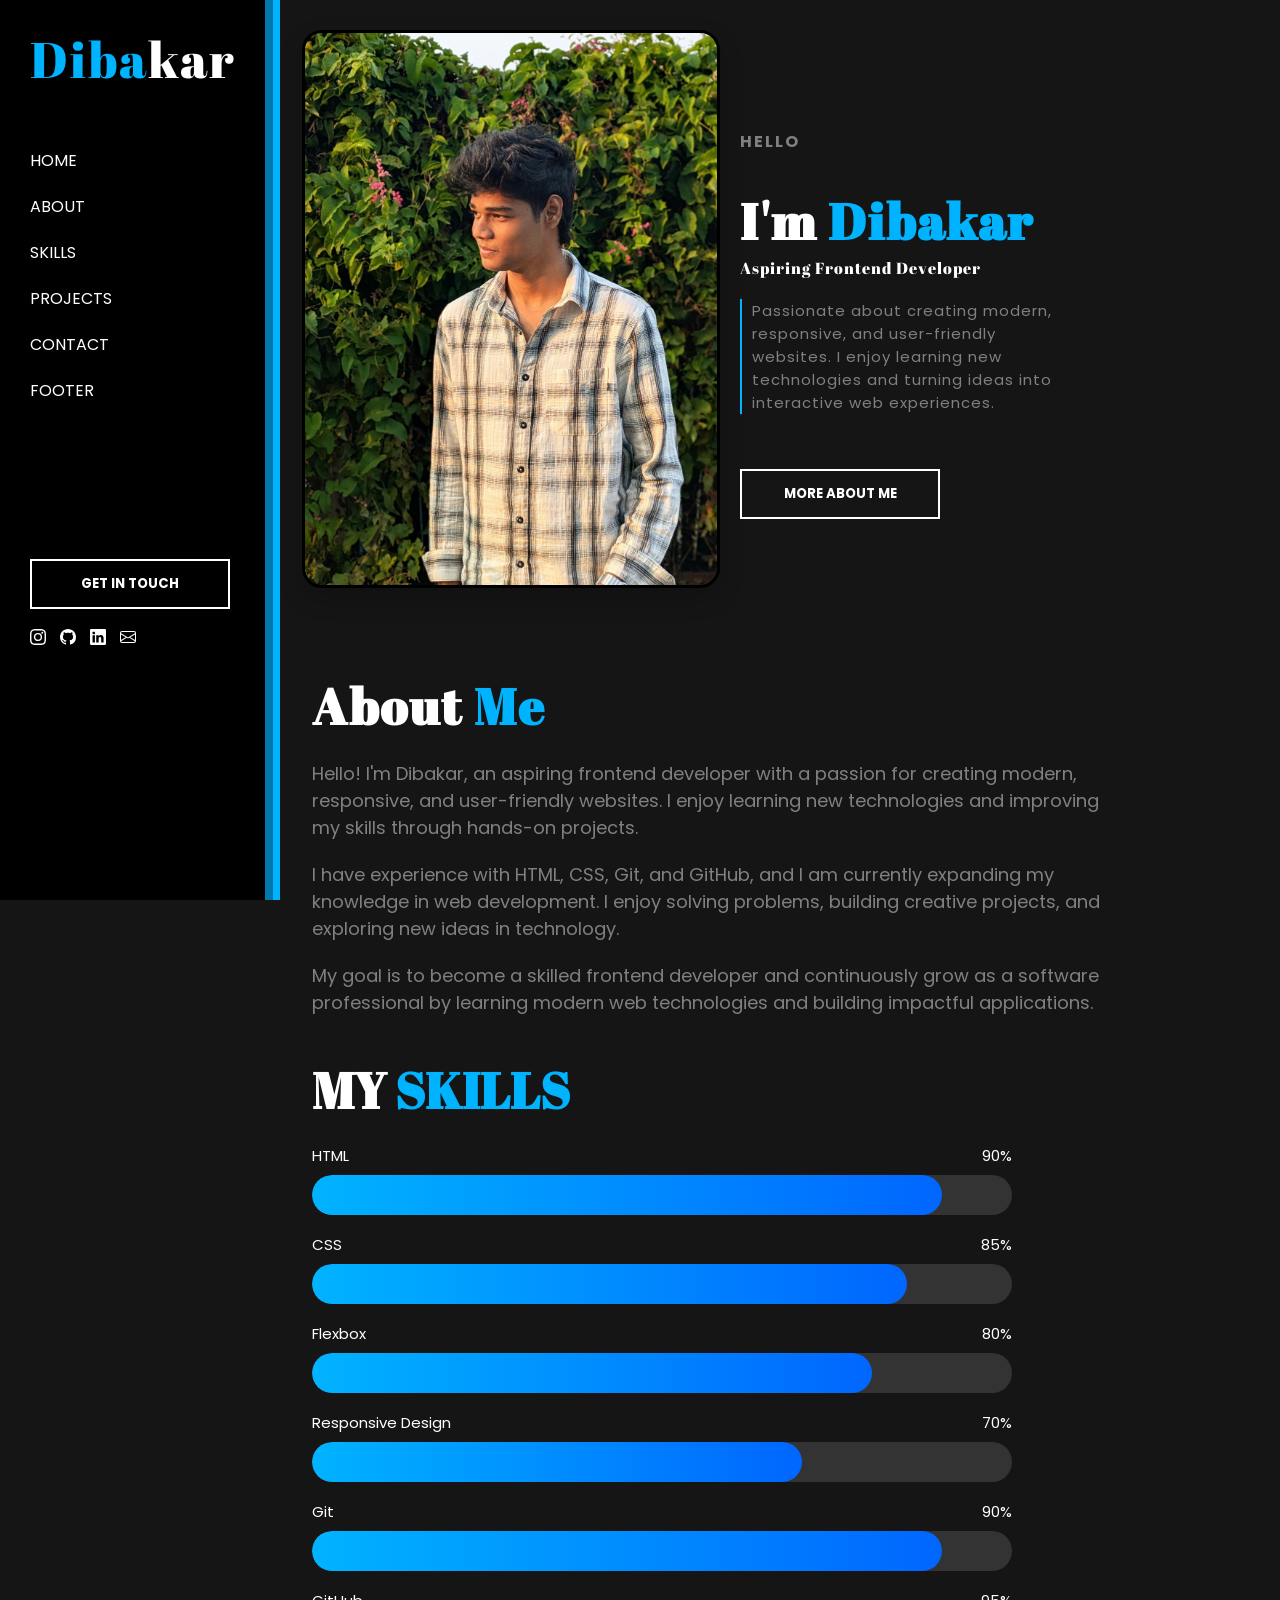
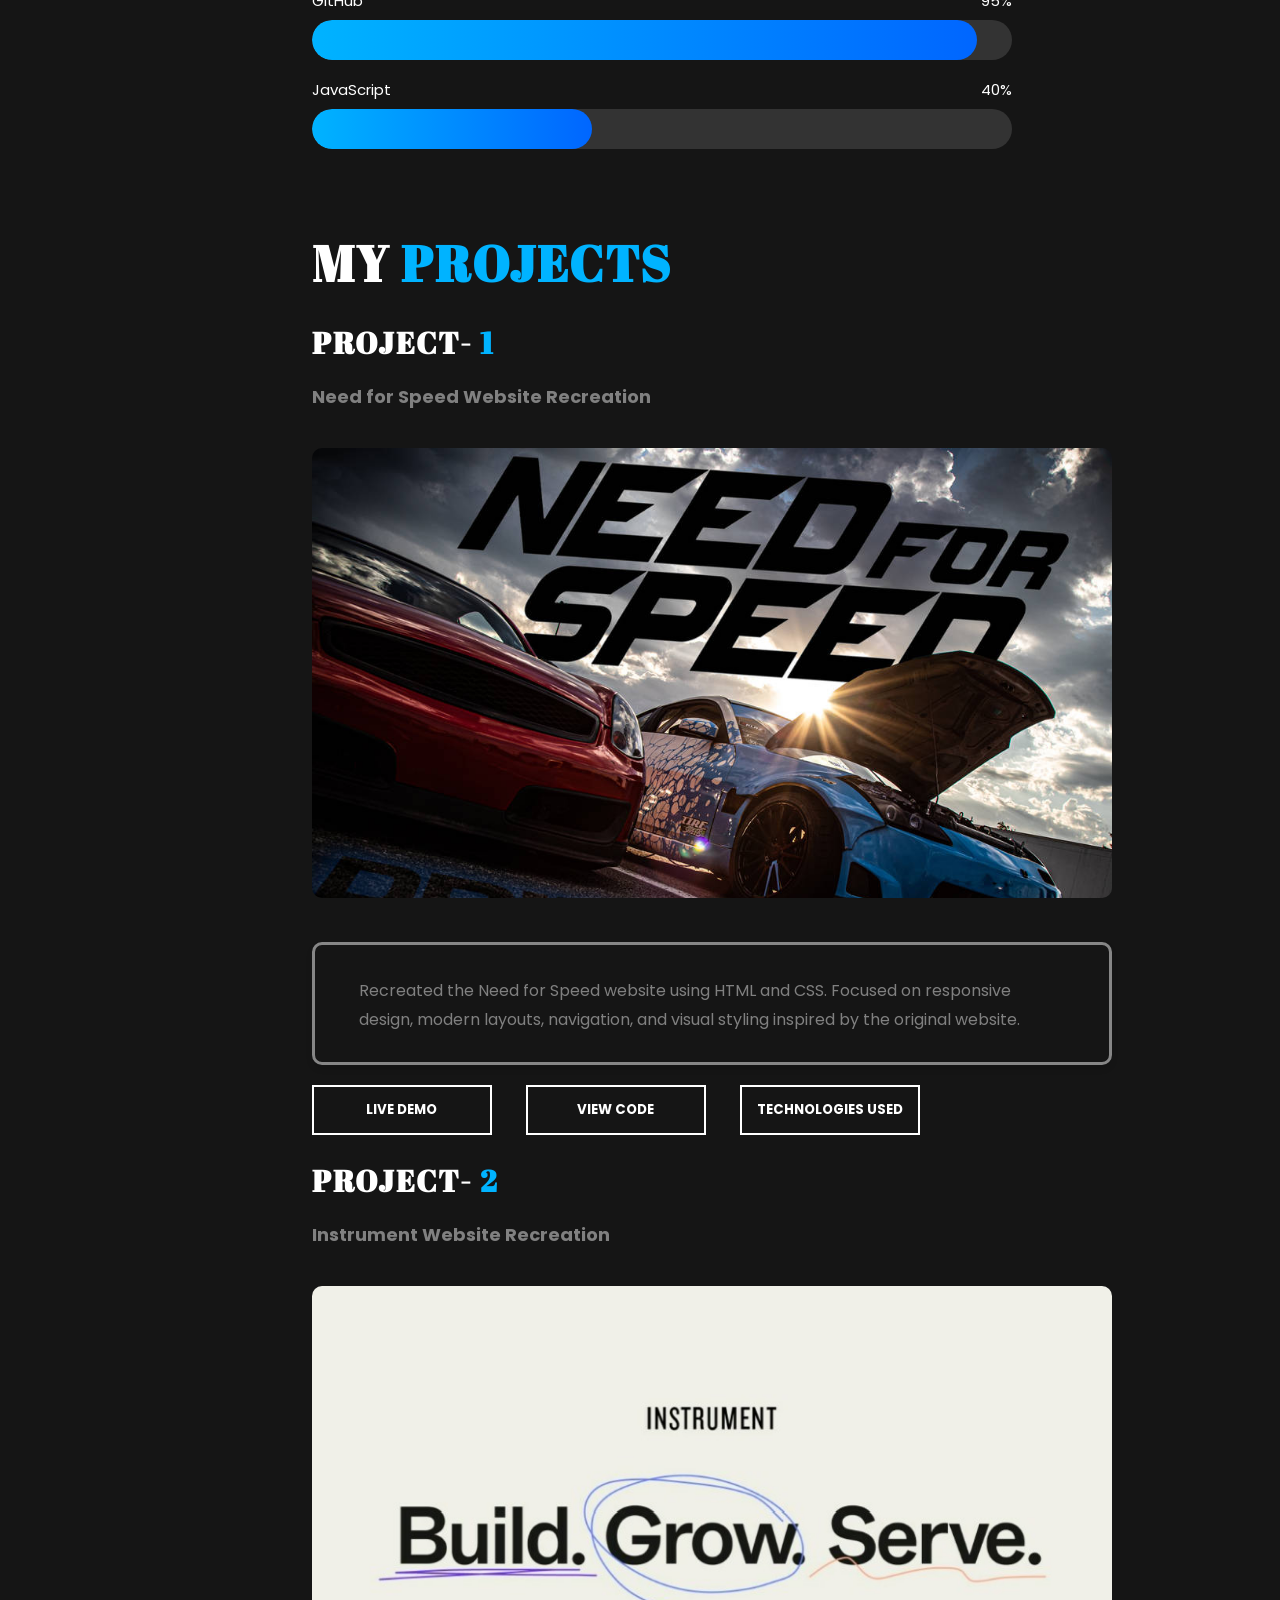
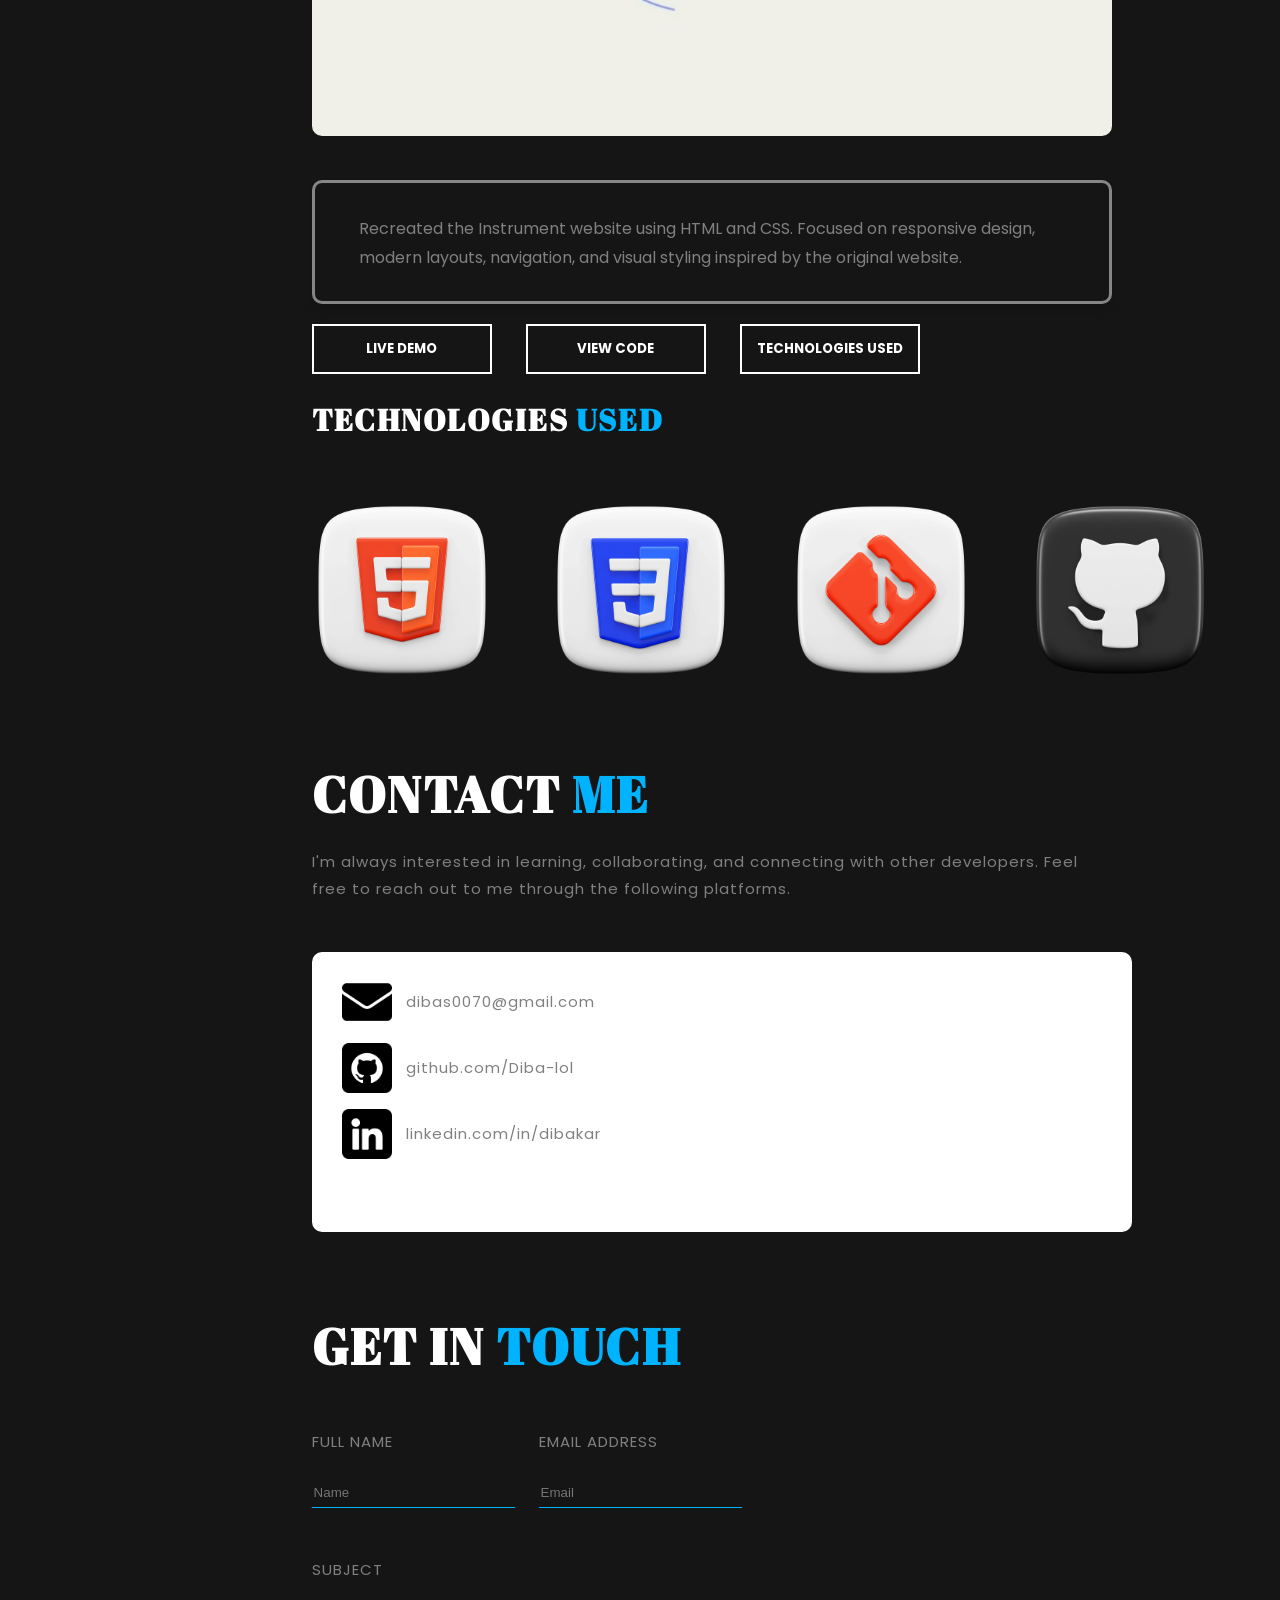
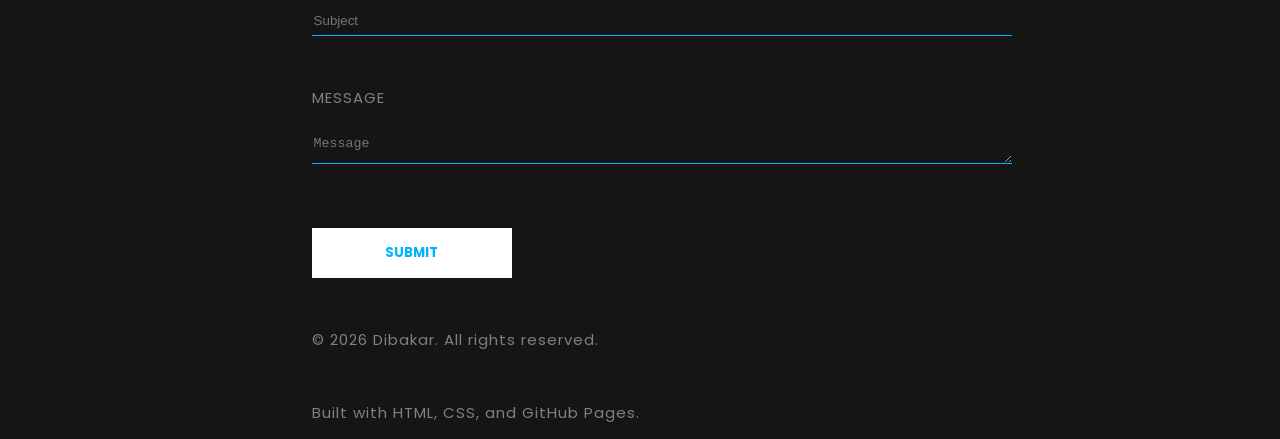
==== commit 1bad634d: "Modified My Portfolio" ====
--- a/index.html
+++ b/index.html
@@ -78,6 +78,31 @@
       const sidebar = document.getElementById('sideBar');
       sidebar.classList.toggle('open');
     }
+
+    const form = document.getElementById('contactForm');
+    const successMessage = document.getElementById('formSuccess');
+
+    if (form) {
+      form.addEventListener('submit', function (event) {
+        event.preventDefault();
+
+        const formData = new FormData(form);
+        const name = formData.get('name')?.toString().trim() || '';
+        const email = formData.get('email')?.toString().trim() || '';
+        const subject = formData.get('subject')?.toString().trim() || '';
+        const message = formData.get('message')?.toString().trim() || '';
+
+        if (!name || !email || !subject || !message) {
+          successMessage.textContent = 'Please fill in all fields before submitting.';
+          successMessage.style.color = 'red';
+          return;
+        }
+
+        successMessage.textContent = `Thanks ${name}! Your message has been received.`;
+        successMessage.style.color = 'rgb(0, 179, 255)';
+        form.reset();
+      });
+    }
   </script>
 
   <div id="about">
@@ -209,25 +234,28 @@
     </div>
   </section>
   <h1 class="contact" id="get in touch">GET IN <span style="color: rgb(0, 179, 255);">TOUCH</span></h1>
-  <div class="contact-form1">
-  <div>
-  <p class="contact-text">FULL NAME</p>
-  <input type="text" class="input-field1" placeholder="Name">
-  </div>
-  <div class="contact-form-group">
-  <p class="contact-text">EMAIL ADDRESS</p>
-  <input type="email" class="input-field1" placeholder="Email">
-  </div>
-  </div>
-  <div class="contact-form2">
-  <p class="contact-text">SUBJECT</p>
-  <input type="text" class="input-field2" placeholder="Subject">
-  </div>
-  <div class="contact-form3">
-  <p class="contact-text">MESSAGE</p>
-  <input type="text" class="input-field2" placeholder="Message">
-  </div>
-  <button class="submit-button">SUBMIT</button>
+  <form class="contact-form" id="contactForm">
+    <div class="contact-form1">
+      <div>
+        <p class="contact-text">FULL NAME</p>
+        <input type="text" class="input-field1" name="name" placeholder="Name" required>
+      </div>
+      <div class="contact-form-group">
+        <p class="contact-text">EMAIL ADDRESS</p>
+        <input type="email" class="input-field1" name="email" placeholder="Email" required>
+      </div>
+    </div>
+    <div class="contact-form2">
+      <p class="contact-text">SUBJECT</p>
+      <input type="text" class="input-field2" name="subject" placeholder="Subject" required>
+    </div>
+    <div class="contact-form3">
+      <p class="contact-text">MESSAGE</p>
+      <textarea class="input-field2" name="message" placeholder="Message" rows="4" required></textarea>
+    </div>
+    <button type="submit" class="submit-button">SUBMIT</button>
+    <p class="form-success" id="formSuccess"></p>
+  </form>
   <footer id="footer">
     <div class="footer-container">
       <p class="footer-text">© 2026 Dibakar. All rights reserved.</p>
--- a/body.css
+++ b/body.css
@@ -5,6 +5,7 @@
   max-width: 420px;
   aspect-ratio: 3 / 4;
   height: auto;
+  margin-left: 40px;
   transition: transform 0.4s ease, box-shadow 0.4s ease;
   border-style: solid;
   border-radius: 20px;
@@ -32,7 +33,6 @@
   padding-right: 0%;
   max-width: 520px;
   width: 100%;
-  margin-left: 30px;
 }
 
 .info{
